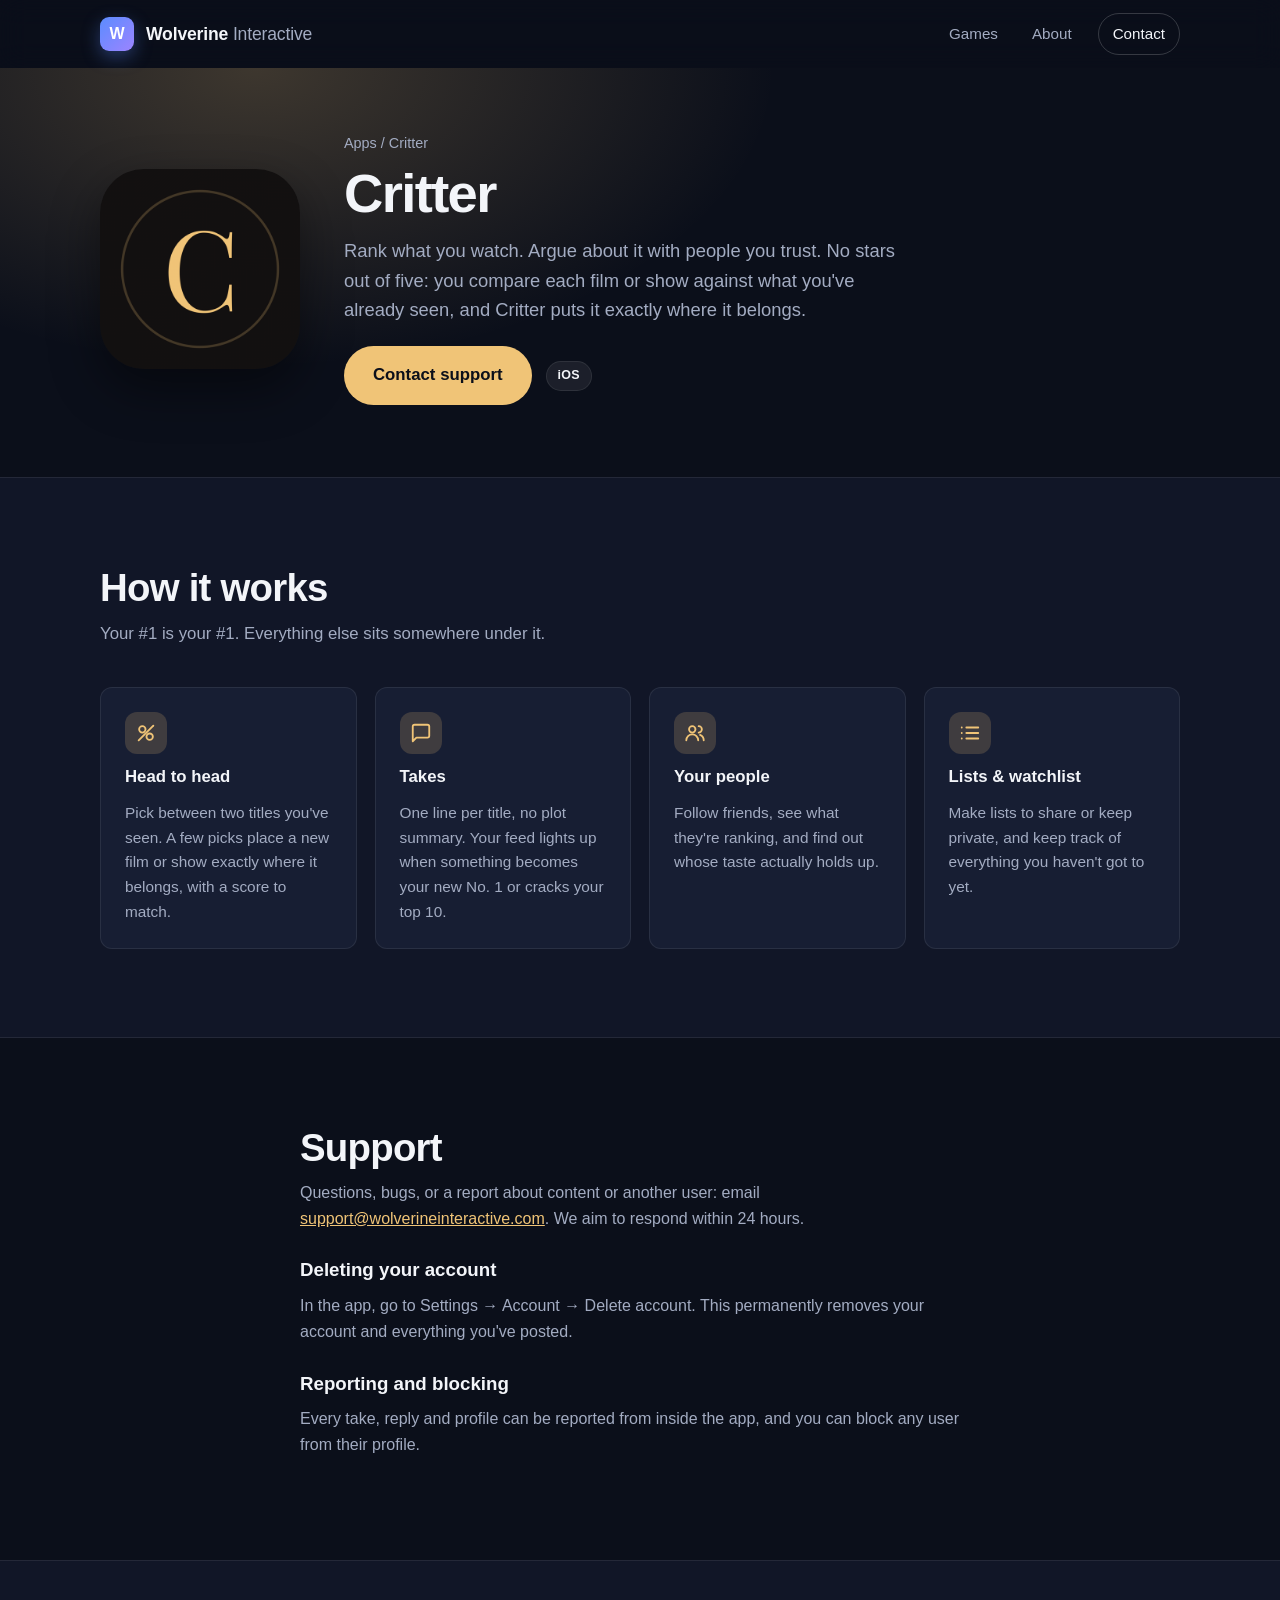
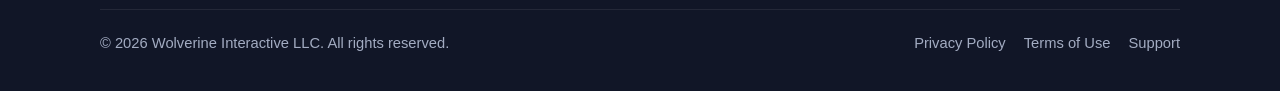
==== critter.html @ b84f3b92 "Add Critter support page, privacy policy and terms (unlisted) Co-Authored-By: Claude Opus 5.5 <norep" ====
<!DOCTYPE html>
<html lang="en">
<head>
    <meta charset="UTF-8">
    <meta name="viewport" content="width=device-width, initial-scale=1.0">
    <title>Critter — Wolverine Interactive</title>
    <meta name="description" content="Critter ranks the films and shows you watch by head-to-head comparison instead of stars, and lets you argue about it with your friends.">
    <meta name="theme-color" content="#0b0f1a">
    <meta name="robots" content="noindex">
    <meta property="og:title" content="Critter — Wolverine Interactive">
    <meta property="og:description" content="Rank what you watch. Argue about it with people you trust.">
    <meta property="og:type" content="website">
    <meta property="og:url" content="https://wolverineinteractive.com/critter.html">
    <meta property="og:image" content="https://wolverineinteractive.com/assets/icons/critter.png">
    <link rel="icon" href="assets/icons/critter.png" type="image/png">
    <link rel="stylesheet" href="styles.css?v=20261011a">
    <style>
        :root { --accent: #f0c477; }
        .support-card { max-width: 720px; margin: 0 auto; }
        .support-card p { color: var(--muted); margin-bottom: 14px; }
        .support-card a { color: var(--accent); }
        .support-card h3 { margin: 24px 0 8px; }
    </style>
</head>
<body>
    <header class="navbar">
        <div class="container nav-content">
            <a href="index.html" class="brand" aria-label="Wolverine Interactive home">
                <span class="brand-mark" aria-hidden="true">W</span>
                <span class="brand-name">Wolverine <span>Interactive</span></span>
            </a>
            <nav class="nav-links" id="navLinks" aria-label="Primary">
                <a href="index.html#games">Games</a>
                <a href="index.html#about">About</a>
                <a href="index.html#contact" class="nav-cta">Contact</a>
            </nav>
            <button class="mobile-menu-toggle" id="mobileMenuToggle" aria-label="Toggle menu" aria-expanded="false" aria-controls="navLinks">
                <span></span><span></span><span></span>
            </button>
        </div>
    </header>

    <main>
        <section class="game-hero">
            <div class="container game-hero-content">
                <img src="assets/icons/critter.png" alt="Critter app icon" class="game-hero-icon" width="200" height="200">
                <div class="game-hero-info">
                    <p class="breadcrumb"><a href="index.html#games">Apps</a> / Critter</p>
                    <h1 class="game-hero-title">Critter</h1>
                    <p class="game-hero-description">Rank what you watch. Argue about it with people you trust. No stars out of five: you compare each film or show against what you've already seen, and Critter puts it exactly where it belongs.</p>
                    <div class="game-hero-actions">
                        <a class="btn btn-primary btn-lg" href="mailto:support@wolverineinteractive.com">Contact support</a>
                        <ul class="platform-list" aria-label="Platforms">
                            <li class="platform-tag">iOS</li>
                        </ul>
                    </div>
                </div>
            </div>
        </section>

        <section class="section section-alt">
            <div class="container">
                <div class="section-head">
                    <h2 class="section-title">How it works</h2>
                    <p class="section-lead">Your #1 is your #1. Everything else sits somewhere under it.</p>
                </div>
                <div class="feature-grid">
                    <div class="feature">
                        <div class="feature-icon"><svg viewBox="0 0 24 24" fill="none" stroke="currentColor" stroke-width="2" stroke-linecap="round" stroke-linejoin="round"><circle cx="8" cy="8" r="3.5"/><circle cx="16" cy="16" r="3.5"/><path d="M4 20l16-16"/></svg></div>
                        <h3>Head to head</h3>
                        <p>Pick between two titles you've seen. A few picks place a new film or show exactly where it belongs, with a score to match.</p>
                    </div>
                    <div class="feature">
                        <div class="feature-icon"><svg viewBox="0 0 24 24" fill="none" stroke="currentColor" stroke-width="2" stroke-linecap="round" stroke-linejoin="round"><path d="M21 15a2 2 0 0 1-2 2H7l-4 4V5a2 2 0 0 1 2-2h14a2 2 0 0 1 2 2z"/></svg></div>
                        <h3>Takes</h3>
                        <p>One line per title, no plot summary. Your feed lights up when something becomes your new No. 1 or cracks your top 10.</p>
                    </div>
                    <div class="feature">
                        <div class="feature-icon"><svg viewBox="0 0 24 24" fill="none" stroke="currentColor" stroke-width="2" stroke-linecap="round" stroke-linejoin="round"><circle cx="9" cy="8" r="3.5"/><path d="M2.5 20a6.5 6.5 0 0 1 13 0"/><path d="M16 4.5a3.5 3.5 0 0 1 0 7"/><path d="M21.5 20a6.5 6.5 0 0 0-4-6"/></svg></div>
                        <h3>Your people</h3>
                        <p>Follow friends, see what they're ranking, and find out whose taste actually holds up.</p>
                    </div>
                    <div class="feature">
                        <div class="feature-icon"><svg viewBox="0 0 24 24" fill="none" stroke="currentColor" stroke-width="2" stroke-linecap="round" stroke-linejoin="round"><path d="M8 6h13M8 12h13M8 18h13M3 6h.01M3 12h.01M3 18h.01"/></svg></div>
                        <h3>Lists &amp; watchlist</h3>
                        <p>Make lists to share or keep private, and keep track of everything you haven't got to yet.</p>
                    </div>
                </div>
            </div>
        </section>

        <section class="section" id="support">
            <div class="container support-card">
                <h2 class="section-title">Support</h2>
                <p>Questions, bugs, or a report about content or another user: email <a href="mailto:support@wolverineinteractive.com">support@wolverineinteractive.com</a>. We aim to respond within 24 hours.</p>
                <h3>Deleting your account</h3>
                <p>In the app, go to Settings → Account → Delete account. This permanently removes your account and everything you've posted.</p>
                <h3>Reporting and blocking</h3>
                <p>Every take, reply and profile can be reported from inside the app, and you can block any user from their profile.</p>
            </div>
        </section>
    </main>

    <footer class="footer">
        <div class="container">
            <div class="footer-bottom">
                <span>&copy; <span data-year>2026</span> Wolverine Interactive LLC. All rights reserved.</span>
                <div class="legal-links">
                    <a href="critter/privacy.html">Privacy Policy</a>
                    <a href="critter/terms.html">Terms of Use</a>
                    <a href="mailto:support@wolverineinteractive.com">Support</a>
                </div>
            </div>
        </div>
    </footer>

    <script src="script.js?v=20261011a"></script>
</body>
</html>
---- styles.css ----
/* ==========================================================================
   Wolverine Interactive — site styles
   ========================================================================== */

*, *::before, *::after { box-sizing: border-box; margin: 0; padding: 0; }

:root {
    --bg: #0b0f1a;
    --bg-elev: #111627;
    --surface: #171e33;
    --surface-2: #1f2742;
    --border: rgba(255, 255, 255, 0.08);
    --text: #f3f5f9;
    --muted: #a3acc2;
    --brand: #5b8cff;
    --brand-2: #9c84ff;
    --accent: var(--brand);
    --radius: 20px;
    --radius-sm: 12px;
    --shadow: 0 20px 50px rgba(0, 0, 0, 0.45);
    --nav-h: 68px;
    --font: -apple-system, BlinkMacSystemFont, "SF Pro Text", "Segoe UI", Roboto, Helvetica, Arial, sans-serif;
}

html { scroll-behavior: smooth; }

body {
    font-family: var(--font);
    background: var(--bg);
    color: var(--text);
    line-height: 1.6;
    -webkit-font-smoothing: antialiased;
    overflow-x: hidden;
}

img, video { max-width: 100%; display: block; }
a { color: inherit; }
ul { list-style: none; }

:focus-visible { outline: 2px solid var(--brand); outline-offset: 3px; border-radius: 6px; }

.container { max-width: 1120px; margin: 0 auto; padding: 0 20px; }
.center { text-align: center; }
.muted { color: var(--muted); }

/* --------------------------------------------------------------------------
   Buttons
   -------------------------------------------------------------------------- */
.btn {
    display: inline-flex; align-items: center; justify-content: center; gap: 8px;
    padding: 12px 22px; border-radius: 999px;
    font-weight: 600; font-size: 0.95rem; text-decoration: none;
    border: 1px solid transparent; cursor: pointer; white-space: nowrap;
    transition: transform .18s ease, box-shadow .18s ease, background .18s ease, border-color .18s ease;
}
.btn:hover { transform: translateY(-2px); }
.btn-primary { background: var(--accent); color: #0b0f1a; }
.btn-primary:hover { box-shadow: 0 10px 30px color-mix(in srgb, var(--accent) 45%, transparent); }
.btn-ghost { background: transparent; color: var(--text); border-color: rgba(255,255,255,0.18); }
.btn-ghost:hover { border-color: rgba(255,255,255,0.4); background: rgba(255,255,255,0.04); }
.btn-lg { padding: 15px 28px; font-size: 1.05rem; }
.btn svg { width: 20px; height: 20px; flex-shrink: 0; }

/* --------------------------------------------------------------------------
   Navigation
   -------------------------------------------------------------------------- */
.navbar {
    position: sticky; top: 0; z-index: 100;
    height: var(--nav-h);
    background: rgba(11, 15, 26, 0.72);
    backdrop-filter: blur(14px); -webkit-backdrop-filter: blur(14px);
    border-bottom: 1px solid transparent;
    transition: border-color .2s ease, background .2s ease;
}
.navbar.scrolled { border-bottom-color: var(--border); background: rgba(11, 15, 26, 0.88); }
.nav-content { display: flex; align-items: center; justify-content: space-between; height: var(--nav-h); }

.brand { display: flex; align-items: center; gap: 12px; text-decoration: none; font-weight: 700; font-size: 1.1rem; letter-spacing: -0.01em; }
.brand-mark {
    width: 34px; height: 34px; border-radius: 9px; display: grid; place-items: center;
    background: linear-gradient(135deg, var(--brand), var(--brand-2));
    color: #fff; font-weight: 800; font-size: 1rem;
    box-shadow: 0 6px 18px rgba(91, 140, 255, 0.35);
}
.brand-name span { color: var(--muted); font-weight: 500; }

.nav-links { display: flex; align-items: center; gap: 6px; }
.nav-links a {
    color: var(--muted); text-decoration: none; font-weight: 500; font-size: 0.95rem;
    padding: 8px 14px; border-radius: 999px; transition: color .15s ease, background .15s ease;
}
.nav-links a:hover { color: var(--text); background: rgba(255,255,255,0.06); }
.nav-links a.nav-cta { color: var(--text); border: 1px solid rgba(255,255,255,0.18); margin-left: 6px; }

.mobile-menu-toggle {
    display: none; width: 44px; height: 44px; border: 0; background: none; cursor: pointer;
    flex-direction: column; justify-content: center; align-items: center; gap: 5px; border-radius: 10px;
}
.mobile-menu-toggle span { width: 22px; height: 2px; background: var(--text); border-radius: 2px; transition: transform .25s ease, opacity .2s ease; }
.mobile-menu-toggle.open span:nth-child(1) { transform: translateY(7px) rotate(45deg); }
.mobile-menu-toggle.open span:nth-child(2) { opacity: 0; }
.mobile-menu-toggle.open span:nth-child(3) { transform: translateY(-7px) rotate(-45deg); }

/* --------------------------------------------------------------------------
   Hero (home)
   -------------------------------------------------------------------------- */
.hero { position: relative; padding: 72px 0 96px; overflow: hidden; }
.hero::before {
    content: ""; position: absolute; inset: 0; pointer-events: none;
    background:
        radial-gradient(700px 420px at 15% 0%, rgba(91,140,255,0.22), transparent 60%),
        radial-gradient(600px 400px at 90% 20%, rgba(156,132,255,0.18), transparent 60%);
}
.hero-grid { position: relative; display: grid; grid-template-columns: 1.15fr 1fr; gap: 48px; align-items: center; }
.eyebrow {
    display: inline-flex; align-items: center; gap: 8px;
    font-size: 0.8rem; font-weight: 600; letter-spacing: 0.08em; text-transform: uppercase; color: var(--muted);
    padding: 6px 12px; border: 1px solid var(--border); border-radius: 999px; margin-bottom: 20px;
}
.eyebrow::before { content: ""; width: 7px; height: 7px; border-radius: 50%; background: #5ee08a; box-shadow: 0 0 10px #5ee08a; }
.hero-title { font-size: clamp(2.3rem, 5vw, 3.6rem); line-height: 1.08; letter-spacing: -0.03em; font-weight: 800; margin-bottom: 18px; }
.hero-title em { font-style: normal; background: linear-gradient(90deg, #ffd23f, #ff9a3d); -webkit-background-clip: text; background-clip: text; color: transparent; }
.hero-subtitle { font-size: 1.15rem; color: var(--muted); max-width: 520px; margin-bottom: 30px; }
.hero-actions { display: flex; gap: 12px; flex-wrap: wrap; }

.hero-art { position: relative; height: 380px; }
.hero-art img {
    position: absolute; width: 200px; height: 200px; border-radius: 44px;
    box-shadow: var(--shadow); animation: float 6s ease-in-out infinite;
}
.hero-art .art-1 { left: 8%; top: 8%; transform: rotate(-8deg); }
.hero-art .art-2 { right: 6%; bottom: 6%; transform: rotate(7deg); animation-delay: -3s; }
.hero-art::after {
    content: ""; position: absolute; inset: 20% 10%; border-radius: 50%; z-index: -1;
    background: radial-gradient(closest-side, rgba(255,210,63,0.18), transparent 70%);
    filter: blur(10px);
}
@keyframes float {
    0%, 100% { translate: 0 0; }
    50% { translate: 0 -12px; }
}

/* --------------------------------------------------------------------------
   Sections
   -------------------------------------------------------------------------- */
.section { padding: 88px 0; }
.section-alt { background: var(--bg-elev); border-top: 1px solid var(--border); border-bottom: 1px solid var(--border); }
.section-head { max-width: 640px; margin-bottom: 40px; }
.section-head.center { margin-left: auto; margin-right: auto; }
.section-title { font-size: clamp(1.8rem, 3.2vw, 2.4rem); letter-spacing: -0.02em; font-weight: 800; line-height: 1.15; margin-bottom: 10px; }
.section-lead { color: var(--muted); font-size: 1.05rem; }

/* --------------------------------------------------------------------------
   Game cards (home)
   -------------------------------------------------------------------------- */
.games-grid { display: grid; grid-template-columns: repeat(auto-fit, minmax(320px, 1fr)); gap: 24px; }

.game-card {
    --accent: var(--brand);
    position: relative; display: flex; gap: 22px; padding: 26px;
    background: var(--surface); border: 1px solid var(--border); border-radius: var(--radius);
    transition: transform .22s ease, border-color .22s ease, box-shadow .22s ease;
    overflow: hidden;
}
.game-card::before {
    content: ""; position: absolute; inset: -40% auto auto -20%; width: 60%; aspect-ratio: 1; border-radius: 50%;
    background: radial-gradient(closest-side, color-mix(in srgb, var(--accent) 28%, transparent), transparent);
    opacity: 0; transition: opacity .25s ease; pointer-events: none;
}
.game-card:hover { transform: translateY(-6px); border-color: color-mix(in srgb, var(--accent) 50%, var(--border)); box-shadow: 0 24px 48px rgba(0,0,0,0.4); }
.game-card:hover::before { opacity: 1; }
.game-card-icon { width: 96px; height: 96px; border-radius: 22px; flex-shrink: 0; box-shadow: 0 10px 24px rgba(0,0,0,0.4); position: relative; }
.game-card-body { display: flex; flex-direction: column; gap: 10px; flex: 1; min-width: 0; position: relative; }
.game-card-title { font-size: 1.45rem; letter-spacing: -0.02em; }
.game-card-title a { text-decoration: none; }
.game-card-title a::after { content: ""; position: absolute; inset: 0; }
.game-card-tagline { color: var(--muted); }
.game-card-actions { display: flex; gap: 10px; flex-wrap: wrap; margin-top: auto; padding-top: 6px; position: relative; z-index: 1; }
.game-card-actions .btn { padding: 10px 18px; font-size: 0.9rem; }

.platform-list { display: flex; gap: 8px; flex-wrap: wrap; }
.platform-tag {
    font-size: 0.78rem; font-weight: 600; letter-spacing: 0.02em;
    padding: 4px 11px; border-radius: 999px;
    background: rgba(255,255,255,0.07); border: 1px solid var(--border); color: var(--text);
}

/* --------------------------------------------------------------------------
   About / Contact
   -------------------------------------------------------------------------- */
.about-grid { display: grid; grid-template-columns: 1.1fr 1fr; gap: 48px; align-items: start; }
.about-copy p { color: var(--muted); font-size: 1.08rem; margin-bottom: 1.1rem; }
.value-list { display: grid; gap: 14px; }
.value-item { padding: 20px 22px; background: var(--surface); border: 1px solid var(--border); border-radius: var(--radius-sm); }
.value-item h3 { font-size: 1.02rem; margin-bottom: 4px; }
.value-item p { color: var(--muted); font-size: 0.95rem; }

.contact-card {
    max-width: 640px; margin: 0 auto; padding: 40px; text-align: center;
    background: linear-gradient(160deg, var(--surface), var(--surface-2));
    border: 1px solid var(--border); border-radius: var(--radius);
}
.contact-card p { color: var(--muted); margin-bottom: 22px; }
.contact-email { font-size: 1.2rem; font-weight: 600; word-break: break-all; }

/* --------------------------------------------------------------------------
   Footer
   -------------------------------------------------------------------------- */
.footer { padding: 48px 0 36px; border-top: 1px solid var(--border); background: var(--bg-elev); color: var(--muted); font-size: 0.92rem; }
.footer-grid { display: grid; grid-template-columns: 1.4fr 1fr 1fr; gap: 32px; margin-bottom: 32px; }
.footer h4 { color: var(--text); font-size: 0.85rem; letter-spacing: 0.06em; text-transform: uppercase; margin-bottom: 12px; }
.footer ul { display: grid; gap: 8px; }
.footer a { color: var(--muted); text-decoration: none; }
.footer a:hover { color: var(--text); text-decoration: underline; }
.footer-bottom { display: flex; justify-content: space-between; gap: 12px; flex-wrap: wrap; padding-top: 22px; border-top: 1px solid var(--border); }

/* --------------------------------------------------------------------------
   Game detail pages
   -------------------------------------------------------------------------- */
.game-hero { position: relative; padding: 64px 0 72px; overflow: hidden; }
.game-hero::before {
    content: ""; position: absolute; inset: 0; pointer-events: none;
    background: radial-gradient(800px 460px at 20% 0%, color-mix(in srgb, var(--accent) 22%, transparent), transparent 65%);
}
.game-hero-content { position: relative; display: flex; align-items: center; gap: 44px; }
.game-hero-icon { width: 200px; height: 200px; border-radius: 44px; flex-shrink: 0; box-shadow: var(--shadow); }
.game-hero-info { flex: 1; min-width: 0; }
.game-hero-title { font-size: clamp(2.2rem, 5vw, 3.4rem); letter-spacing: -0.03em; font-weight: 800; line-height: 1.05; margin: 10px 0 14px; }
.game-hero-description { font-size: 1.15rem; color: var(--muted); max-width: 560px; margin-bottom: 22px; }
.game-hero-actions { display: flex; align-items: center; gap: 14px; flex-wrap: wrap; }
.breadcrumb { font-size: 0.9rem; color: var(--muted); }
.breadcrumb a { text-decoration: none; }
.breadcrumb a:hover { color: var(--text); }

.feature-grid { display: grid; grid-template-columns: repeat(auto-fit, minmax(240px, 1fr)); gap: 18px; }
.feature {
    padding: 24px; background: var(--surface); border: 1px solid var(--border); border-radius: var(--radius-sm);
    display: flex; flex-direction: column; gap: 10px;
}
.feature-icon {
    width: 42px; height: 42px; border-radius: 12px; display: grid; place-items: center;
    background: color-mix(in srgb, var(--accent) 18%, transparent); color: var(--accent);
}
.feature-icon svg { width: 22px; height: 22px; }
.feature h3 { font-size: 1.05rem; }
.feature p { color: var(--muted); font-size: 0.96rem; }

.video-grid { display: grid; grid-template-columns: repeat(auto-fit, minmax(260px, 340px)); gap: 28px; justify-content: center; }
.video-card { text-align: center; }
.video-frame {
    border-radius: 28px; overflow: hidden; background: #000;
    border: 1px solid var(--border); box-shadow: var(--shadow);
}
.video-frame video { width: 100%; aspect-ratio: 9 / 19.5; object-fit: cover; }
.video-card figcaption { margin-top: 14px; color: var(--muted); font-size: 0.95rem; }

.legal-links { display: flex; gap: 18px; flex-wrap: wrap; }

/* --------------------------------------------------------------------------
   Responsive
   -------------------------------------------------------------------------- */
@media (max-width: 900px) {
    .hero-grid { grid-template-columns: 1fr; gap: 24px; }
    .hero-art { height: 260px; max-width: 420px; margin: 0 auto; width: 100%; }
    .hero-art img { width: 150px; height: 150px; border-radius: 34px; }
    .about-grid { grid-template-columns: 1fr; gap: 28px; }
    .footer-grid { grid-template-columns: 1fr 1fr; }
}

@media (max-width: 720px) {
    .mobile-menu-toggle { display: flex; }
    .nav-links {
        position: absolute; top: var(--nav-h); left: 0; right: 0;
        flex-direction: column; align-items: stretch; gap: 4px; padding: 12px 20px 18px;
        background: rgba(11, 15, 26, 0.96); border-bottom: 1px solid var(--border);
        transform: translateY(-8px); opacity: 0; pointer-events: none; transition: opacity .18s ease, transform .18s ease;
    }
    .nav-links.open { transform: none; opacity: 1; pointer-events: auto; }
    .nav-links a { padding: 12px 14px; font-size: 1rem; }
    .nav-links a.nav-cta { margin: 6px 0 0; text-align: center; }

    .hero { padding: 48px 0 64px; }
    .section { padding: 64px 0; }
    .game-card { flex-direction: column; gap: 16px; }
    .game-hero { padding: 40px 0 56px; }
    .game-hero-content { flex-direction: column; text-align: center; gap: 26px; }
    .game-hero-icon { width: 150px; height: 150px; border-radius: 34px; }
    .game-hero-description { margin-left: auto; margin-right: auto; }
    .game-hero-actions { justify-content: center; }
    .footer-grid { grid-template-columns: 1fr; gap: 24px; }
    .footer-bottom { justify-content: center; text-align: center; }
}

@media (prefers-reduced-motion: reduce) {
    html { scroll-behavior: auto; }
    .hero-art img { animation: none; }
    .btn, .game-card { transition: none; }
}
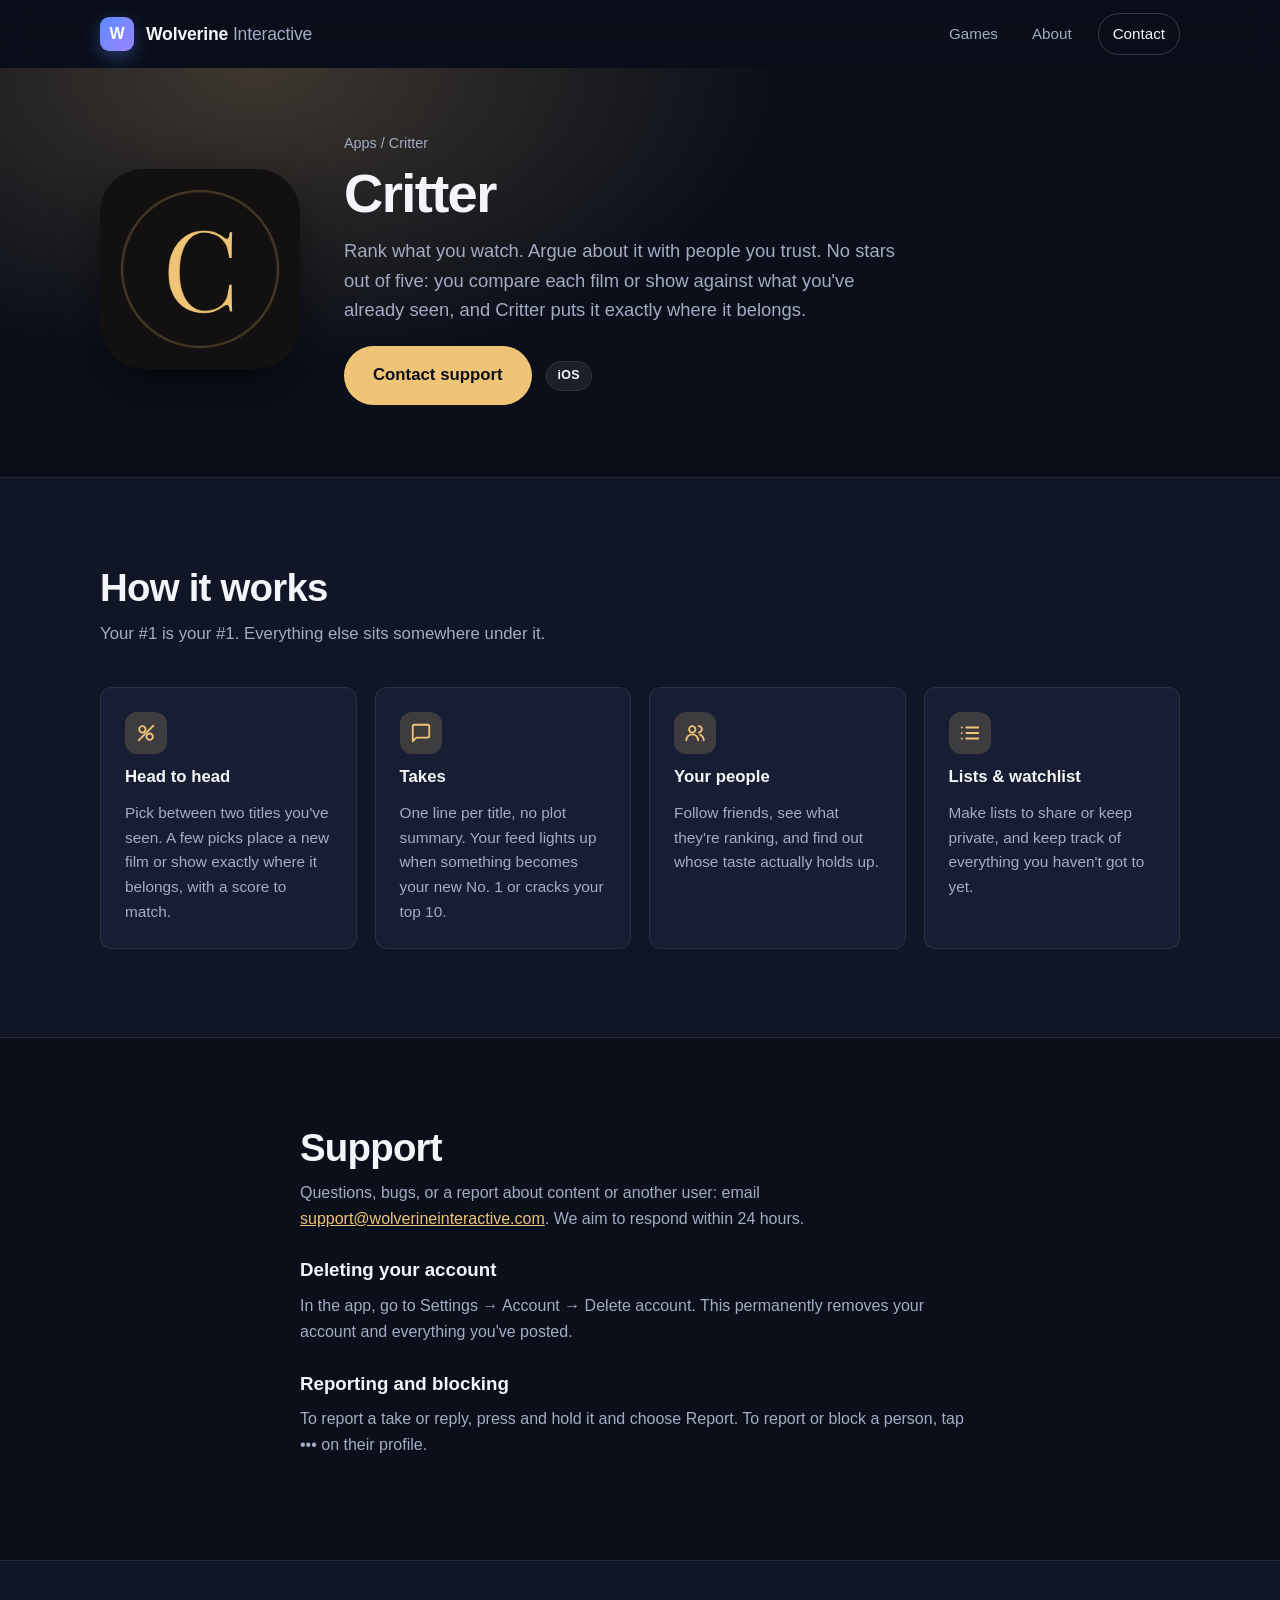
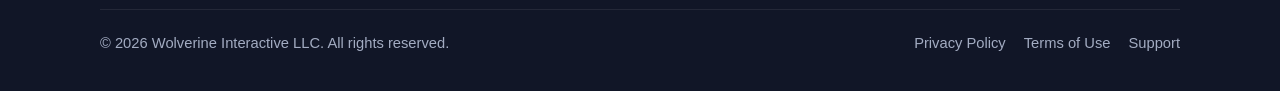
==== commit 6e3dc8ec: "Critter support: say how reporting and blocking actually work" ====
--- a/critter.html
+++ b/critter.html
@@ -96,7 +96,7 @@
                 <h3>Deleting your account</h3>
                 <p>In the app, go to Settings → Account → Delete account. This permanently removes your account and everything you've posted.</p>
                 <h3>Reporting and blocking</h3>
-                <p>Every take, reply and profile can be reported from inside the app, and you can block any user from their profile.</p>
+                <p>To report a take or reply, press and hold it and choose Report. To report or block a person, tap ••• on their profile.</p>
             </div>
         </section>
     </main>
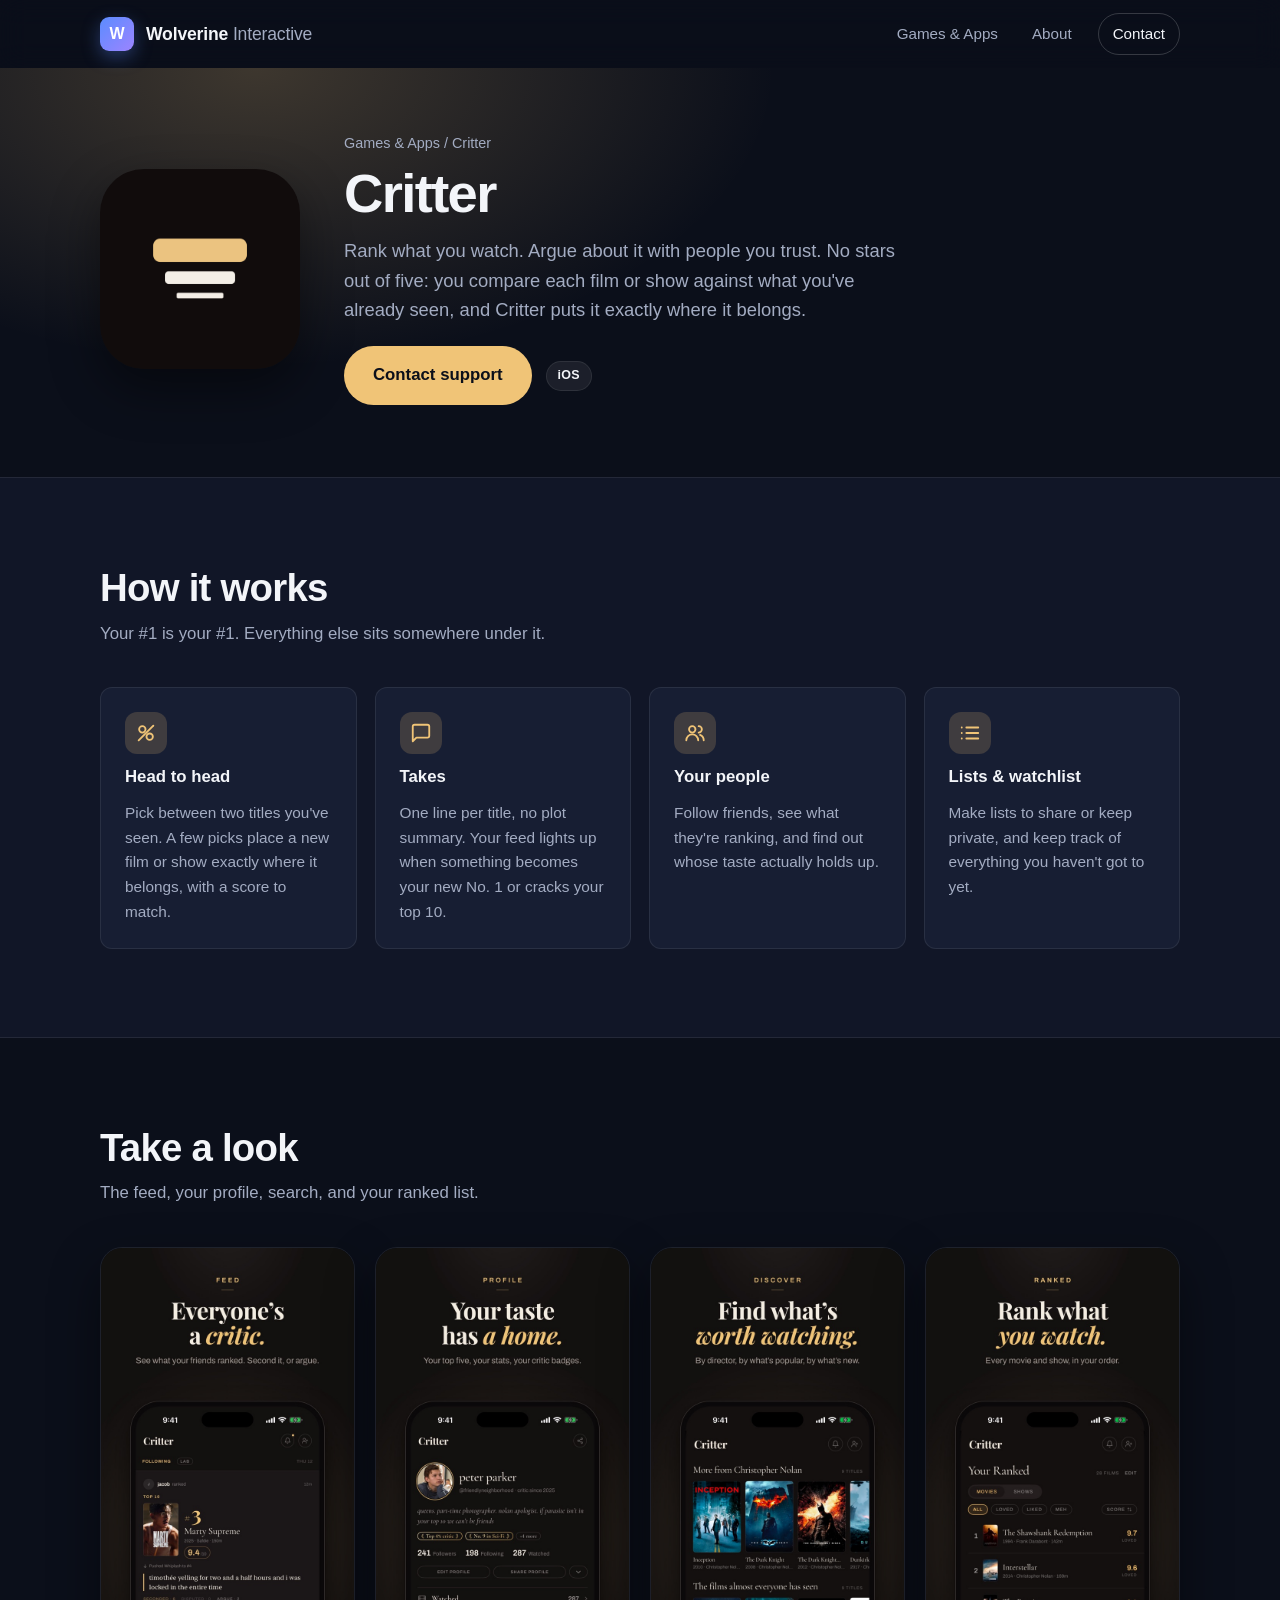
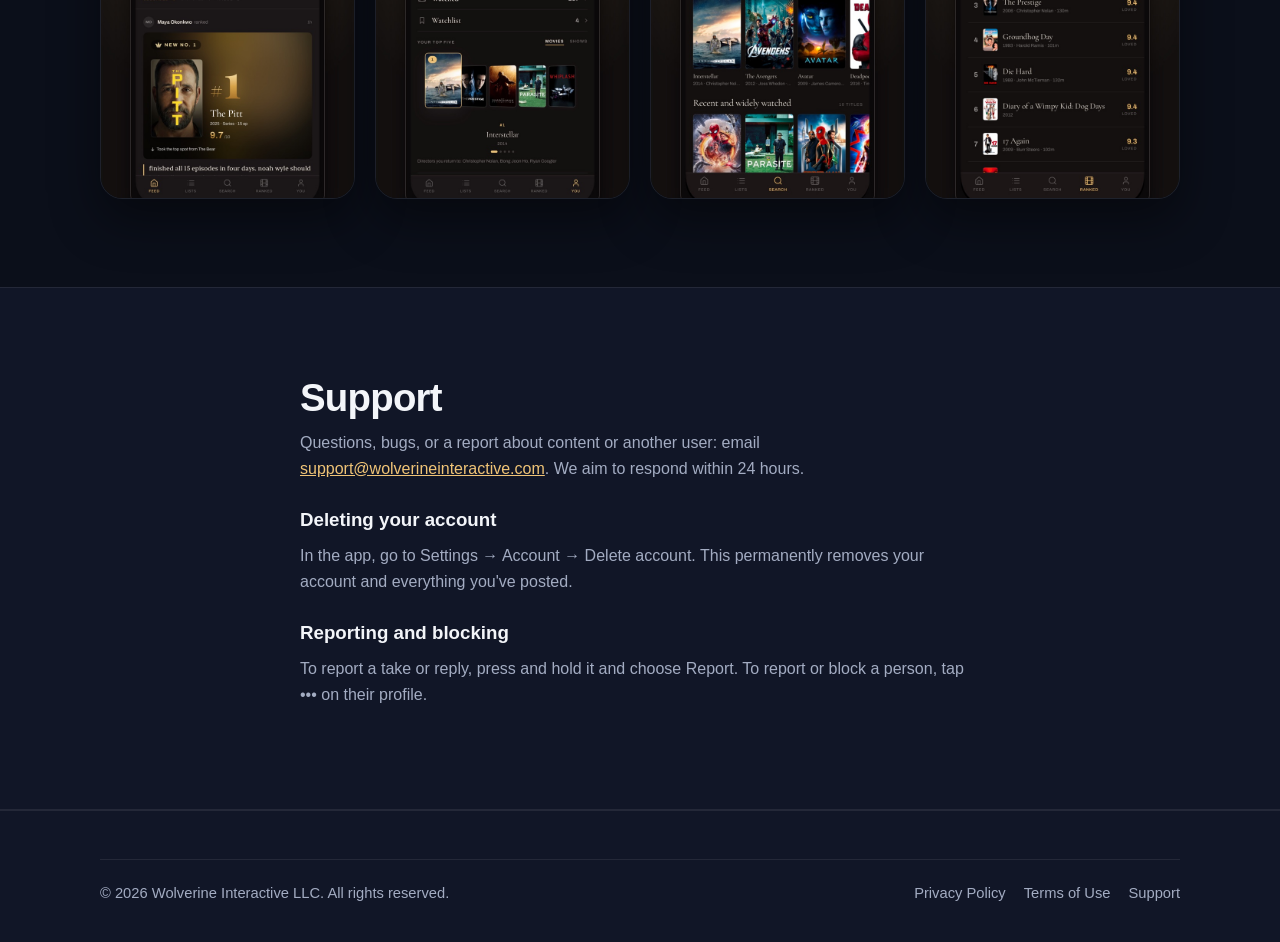
==== commit a6d9fb47: "List Critter as an app, add screenshots, and use App Store badges Add Critter to the home page grid," ====
--- a/critter.html
+++ b/critter.html
@@ -6,20 +6,22 @@
     <title>Critter — Wolverine Interactive</title>
     <meta name="description" content="Critter ranks the films and shows you watch by head-to-head comparison instead of stars, and lets you argue about it with your friends.">
     <meta name="theme-color" content="#0b0f1a">
-    <meta name="robots" content="noindex">
     <meta property="og:title" content="Critter — Wolverine Interactive">
     <meta property="og:description" content="Rank what you watch. Argue about it with people you trust.">
     <meta property="og:type" content="website">
     <meta property="og:url" content="https://wolverineinteractive.com/critter.html">
     <meta property="og:image" content="https://wolverineinteractive.com/assets/icons/critter.png">
     <link rel="icon" href="assets/icons/critter.png" type="image/png">
-    <link rel="stylesheet" href="styles.css?v=20261011a">
+    <link rel="stylesheet" href="styles.css?v=20261123a">
     <style>
         :root { --accent: #f0c477; }
         .support-card { max-width: 720px; margin: 0 auto; }
         .support-card p { color: var(--muted); margin-bottom: 14px; }
         .support-card a { color: var(--accent); }
         .support-card h3 { margin: 24px 0 8px; }
+        .shot-grid { display: grid; grid-template-columns: repeat(4, 1fr); gap: 20px; }
+        .shot-grid img { width: 100%; height: auto; display: block; border-radius: 22px; border: 1px solid var(--border); box-shadow: var(--shadow); }
+        @media (max-width: 900px) { .shot-grid { grid-template-columns: repeat(2, 1fr); gap: 16px; } }
     </style>
 </head>
 <body>
@@ -30,7 +32,7 @@
                 <span class="brand-name">Wolverine <span>Interactive</span></span>
             </a>
             <nav class="nav-links" id="navLinks" aria-label="Primary">
-                <a href="index.html#games">Games</a>
+                <a href="index.html#games">Games &amp; Apps</a>
                 <a href="index.html#about">About</a>
                 <a href="index.html#contact" class="nav-cta">Contact</a>
             </nav>
@@ -45,7 +47,7 @@
             <div class="container game-hero-content">
                 <img src="assets/icons/critter.png" alt="Critter app icon" class="game-hero-icon" width="200" height="200">
                 <div class="game-hero-info">
-                    <p class="breadcrumb"><a href="index.html#games">Apps</a> / Critter</p>
+                    <p class="breadcrumb"><a href="index.html#games">Games &amp; Apps</a> / Critter</p>
                     <h1 class="game-hero-title">Critter</h1>
                     <p class="game-hero-description">Rank what you watch. Argue about it with people you trust. No stars out of five: you compare each film or show against what you've already seen, and Critter puts it exactly where it belongs.</p>
                     <div class="game-hero-actions">
@@ -89,7 +91,22 @@
             </div>
         </section>
 
-        <section class="section" id="support">
+        <section class="section">
+            <div class="container">
+                <div class="section-head">
+                    <h2 class="section-title">Take a look</h2>
+                    <p class="section-lead">The feed, your profile, search, and your ranked list.</p>
+                </div>
+                <div class="shot-grid">
+                    <img src="assets/critter/feed.jpg" alt="Critter feed showing friends' rankings and takes" width="660" height="1434" loading="lazy">
+                    <img src="assets/critter/profile.jpg" alt="Critter profile with top five, stats and critic badges" width="660" height="1434" loading="lazy">
+                    <img src="assets/critter/search.jpg" alt="Critter search with rows of films to discover" width="660" height="1434" loading="lazy">
+                    <img src="assets/critter/ranked.jpg" alt="Critter ranked list of films with scores" width="660" height="1434" loading="lazy">
+                </div>
+            </div>
+        </section>
+
+        <section class="section section-alt" id="support">
             <div class="container support-card">
                 <h2 class="section-title">Support</h2>
                 <p>Questions, bugs, or a report about content or another user: email <a href="mailto:support@wolverineinteractive.com">support@wolverineinteractive.com</a>. We aim to respond within 24 hours.</p>
--- a/styles.css
+++ b/styles.css
@@ -125,11 +125,12 @@
 
 .hero-art { position: relative; height: 380px; }
 .hero-art img {
-    position: absolute; width: 200px; height: 200px; border-radius: 44px;
+    position: absolute; width: 170px; height: 170px; border-radius: 38px;
     box-shadow: var(--shadow); animation: float 6s ease-in-out infinite;
 }
-.hero-art .art-1 { left: 8%; top: 8%; transform: rotate(-8deg); }
-.hero-art .art-2 { right: 6%; bottom: 6%; transform: rotate(7deg); animation-delay: -3s; }
+.hero-art .art-1 { left: 4%; top: 2%; transform: rotate(-8deg); }
+.hero-art .art-2 { right: 4%; top: 24%; transform: rotate(7deg); animation-delay: -3s; }
+.hero-art .art-3 { left: 20%; bottom: 0; transform: rotate(-3deg); animation-delay: -1.5s; }
 .hero-art::after {
     content: ""; position: absolute; inset: 20% 10%; border-radius: 50%; z-index: -1;
     background: radial-gradient(closest-side, rgba(255,210,63,0.18), transparent 70%);
@@ -256,13 +257,35 @@
 
 .legal-links { display: flex; gap: 18px; flex-wrap: wrap; }
 
+.app-store-badge {
+    display: inline-flex; align-items: center; gap: 12px;
+    padding: 12px 26px 12px 20px; border-radius: 14px;
+    background: #fff; color: #000; text-decoration: none;
+    box-shadow: 0 10px 30px rgba(0,0,0,0.35), 0 0 0 4px color-mix(in srgb, var(--accent) 35%, transparent);
+    transition: transform .18s ease, box-shadow .18s ease;
+}
+.app-store-badge:hover { transform: translateY(-2px); box-shadow: 0 14px 36px rgba(0,0,0,0.45), 0 0 0 6px color-mix(in srgb, var(--accent) 55%, transparent); }
+.app-store-badge svg { width: 34px; height: 34px; flex-shrink: 0; }
+.app-store-badge-text { display: flex; flex-direction: column; line-height: 1.05; text-align: left; }
+.app-store-badge-text small { font-size: 0.78rem; font-weight: 500; }
+.app-store-badge-text strong { font-size: 1.6rem; font-weight: 600; letter-spacing: -0.02em; }
+
+.download-card {
+    display: flex; align-items: center; gap: 28px; padding: 36px 40px;
+    background: linear-gradient(135deg, color-mix(in srgb, var(--accent) 16%, var(--surface)), var(--surface-2));
+    border: 1px solid color-mix(in srgb, var(--accent) 40%, var(--border)); border-radius: var(--radius);
+}
+.download-card-icon { width: 96px; height: 96px; border-radius: 22px; flex-shrink: 0; box-shadow: var(--shadow); }
+.download-card-copy { flex: 1; min-width: 0; }
+.download-card-copy .section-lead { margin: 0; }
+
 /* --------------------------------------------------------------------------
    Responsive
    -------------------------------------------------------------------------- */
 @media (max-width: 900px) {
     .hero-grid { grid-template-columns: 1fr; gap: 24px; }
     .hero-art { height: 260px; max-width: 420px; margin: 0 auto; width: 100%; }
-    .hero-art img { width: 150px; height: 150px; border-radius: 34px; }
+    .hero-art img { width: 120px; height: 120px; border-radius: 27px; }
     .about-grid { grid-template-columns: 1fr; gap: 28px; }
     .footer-grid { grid-template-columns: 1fr 1fr; }
 }
@@ -287,6 +310,7 @@
     .game-hero-icon { width: 150px; height: 150px; border-radius: 34px; }
     .game-hero-description { margin-left: auto; margin-right: auto; }
     .game-hero-actions { justify-content: center; }
+    .download-card { flex-direction: column; text-align: center; padding: 32px 22px; }
     .footer-grid { grid-template-columns: 1fr; gap: 24px; }
     .footer-bottom { justify-content: center; text-align: center; }
 }
@@ -294,5 +318,5 @@
 @media (prefers-reduced-motion: reduce) {
     html { scroll-behavior: auto; }
     .hero-art img { animation: none; }
-    .btn, .game-card { transition: none; }
-}
+    .btn, .game-card, .app-store-badge { transition: none; }
+}
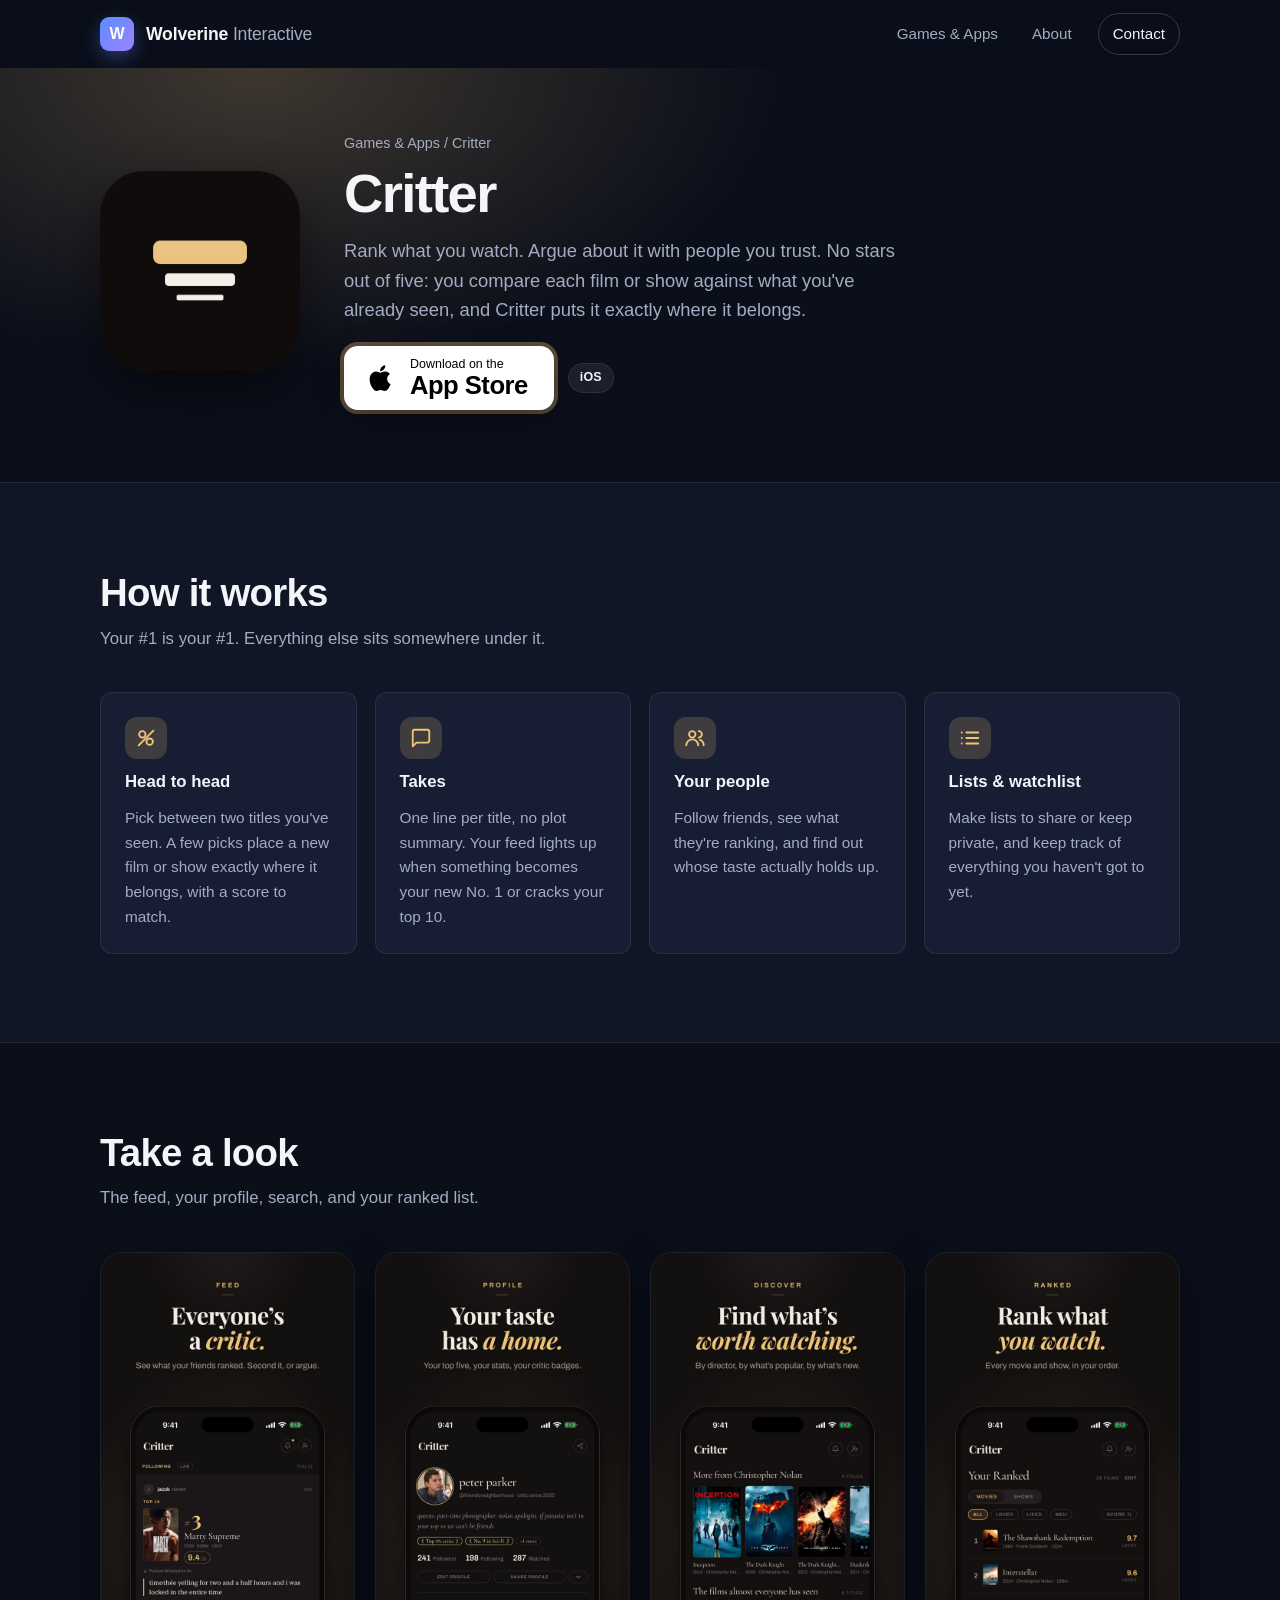
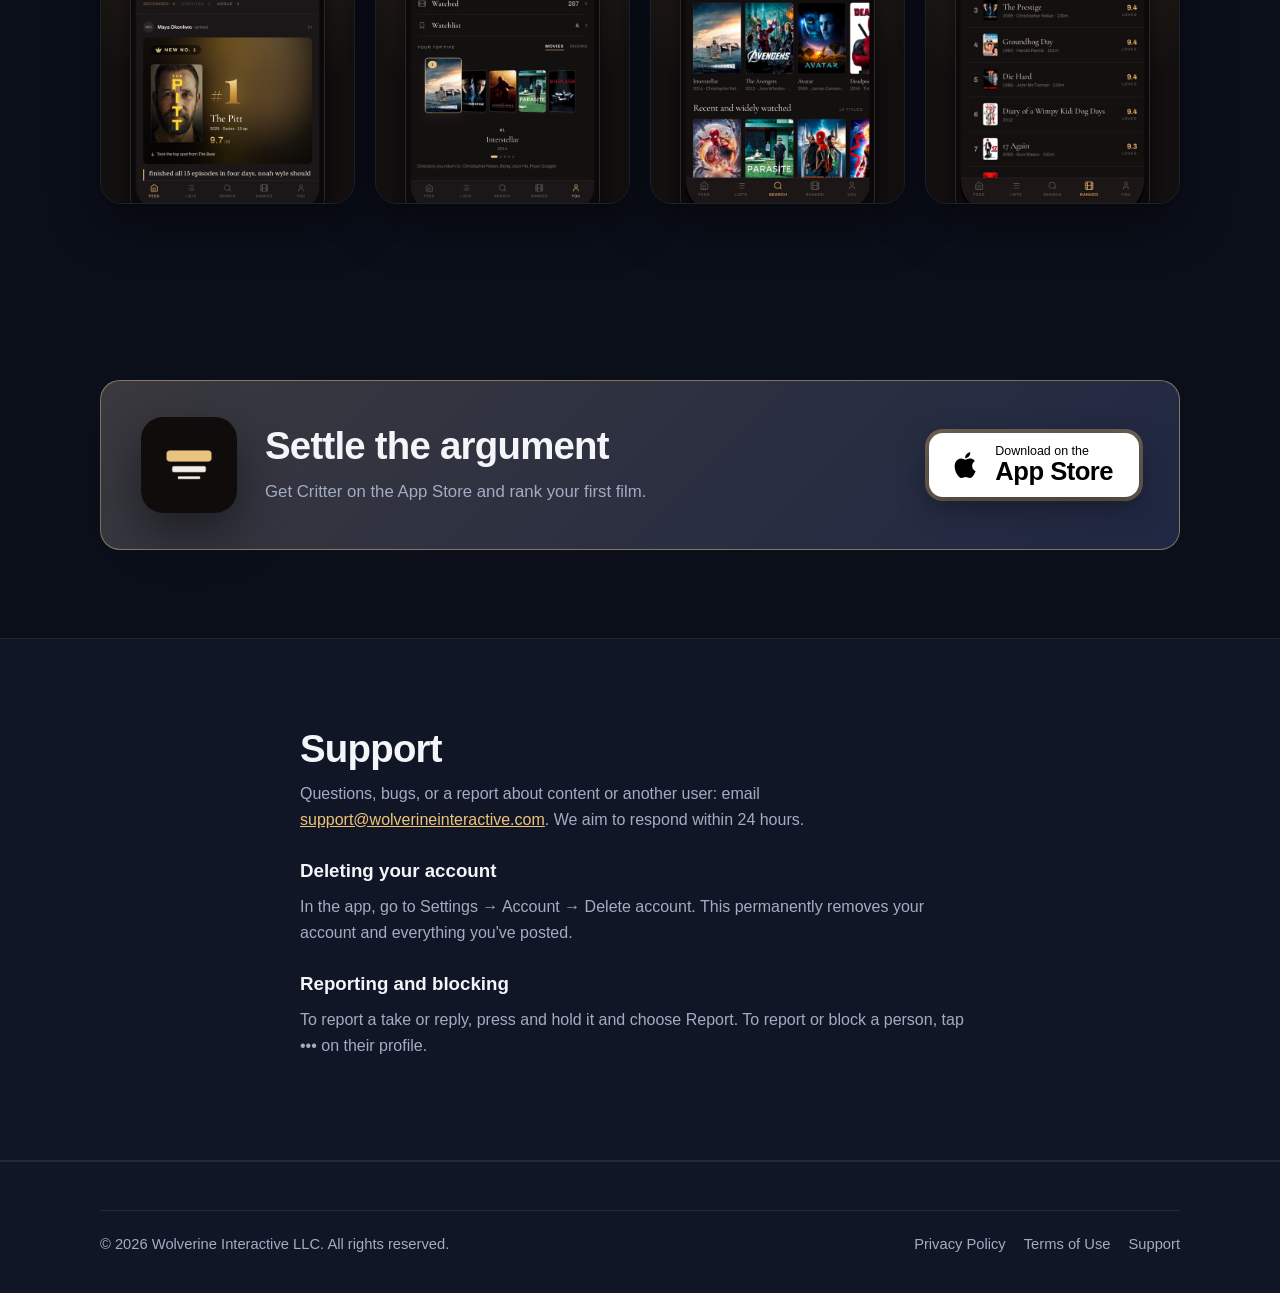
==== commit 54005b11: "Link Critter to its App Store listing Add the App Store link to the home page card, swap the hero's " ====
--- a/critter.html
+++ b/critter.html
@@ -51,7 +51,7 @@
                     <h1 class="game-hero-title">Critter</h1>
                     <p class="game-hero-description">Rank what you watch. Argue about it with people you trust. No stars out of five: you compare each film or show against what you've already seen, and Critter puts it exactly where it belongs.</p>
                     <div class="game-hero-actions">
-                        <a class="btn btn-primary btn-lg" href="mailto:support@wolverineinteractive.com">Contact support</a>
+                        <a class="app-store-badge" href="https://apps.apple.com/app/id6834116286" target="_blank" rel="noopener" aria-label="Download Critter on the App Store"><svg viewBox="0 0 24 24" aria-hidden="true" fill="currentColor"><path d="M16.37 12.63c-.02-2.3 1.88-3.4 1.96-3.45-1.07-1.56-2.73-1.78-3.32-1.8-1.41-.14-2.76.83-3.48.83-.72 0-1.83-.81-3-.79-1.55.02-2.97.9-3.77 2.28-1.61 2.79-.41 6.92 1.16 9.18.77 1.11 1.68 2.35 2.87 2.31 1.15-.05 1.59-.75 2.98-.75 1.39 0 1.78.75 3 .72 1.24-.02 2.02-1.13 2.78-2.24.88-1.29 1.24-2.53 1.26-2.6-.03-.01-2.42-.93-2.44-3.69zM14.09 5.9c.63-.77 1.06-1.84.94-2.9-.91.04-2.02.61-2.67 1.37-.58.68-1.1 1.77-.96 2.81 1.02.08 2.05-.52 2.69-1.28z"/></svg><span class="app-store-badge-text"><small>Download on the</small><strong>App Store</strong></span></a>
                         <ul class="platform-list" aria-label="Platforms">
                             <li class="platform-tag">iOS</li>
                         </ul>
@@ -106,6 +106,19 @@
             </div>
         </section>
 
+        <section class="section download-cta">
+            <div class="container">
+                <div class="download-card">
+                    <img src="assets/icons/critter.png" alt="" class="download-card-icon" width="96" height="96">
+                    <div class="download-card-copy">
+                        <h2 class="section-title">Settle the argument</h2>
+                        <p class="section-lead">Get Critter on the App Store and rank your first film.</p>
+                    </div>
+                    <a class="app-store-badge" href="https://apps.apple.com/app/id6834116286" target="_blank" rel="noopener" aria-label="Download Critter on the App Store"><svg viewBox="0 0 24 24" aria-hidden="true" fill="currentColor"><path d="M16.37 12.63c-.02-2.3 1.88-3.4 1.96-3.45-1.07-1.56-2.73-1.78-3.32-1.8-1.41-.14-2.76.83-3.48.83-.72 0-1.83-.81-3-.79-1.55.02-2.97.9-3.77 2.28-1.61 2.79-.41 6.92 1.16 9.18.77 1.11 1.68 2.35 2.87 2.31 1.15-.05 1.59-.75 2.98-.75 1.39 0 1.78.75 3 .72 1.24-.02 2.02-1.13 2.78-2.24.88-1.29 1.24-2.53 1.26-2.6-.03-.01-2.42-.93-2.44-3.69zM14.09 5.9c.63-.77 1.06-1.84.94-2.9-.91.04-2.02.61-2.67 1.37-.58.68-1.1 1.77-.96 2.81 1.02.08 2.05-.52 2.69-1.28z"/></svg><span class="app-store-badge-text"><small>Download on the</small><strong>App Store</strong></span></a>
+                </div>
+            </div>
+        </section>
+
         <section class="section section-alt" id="support">
             <div class="container support-card">
                 <h2 class="section-title">Support</h2>
